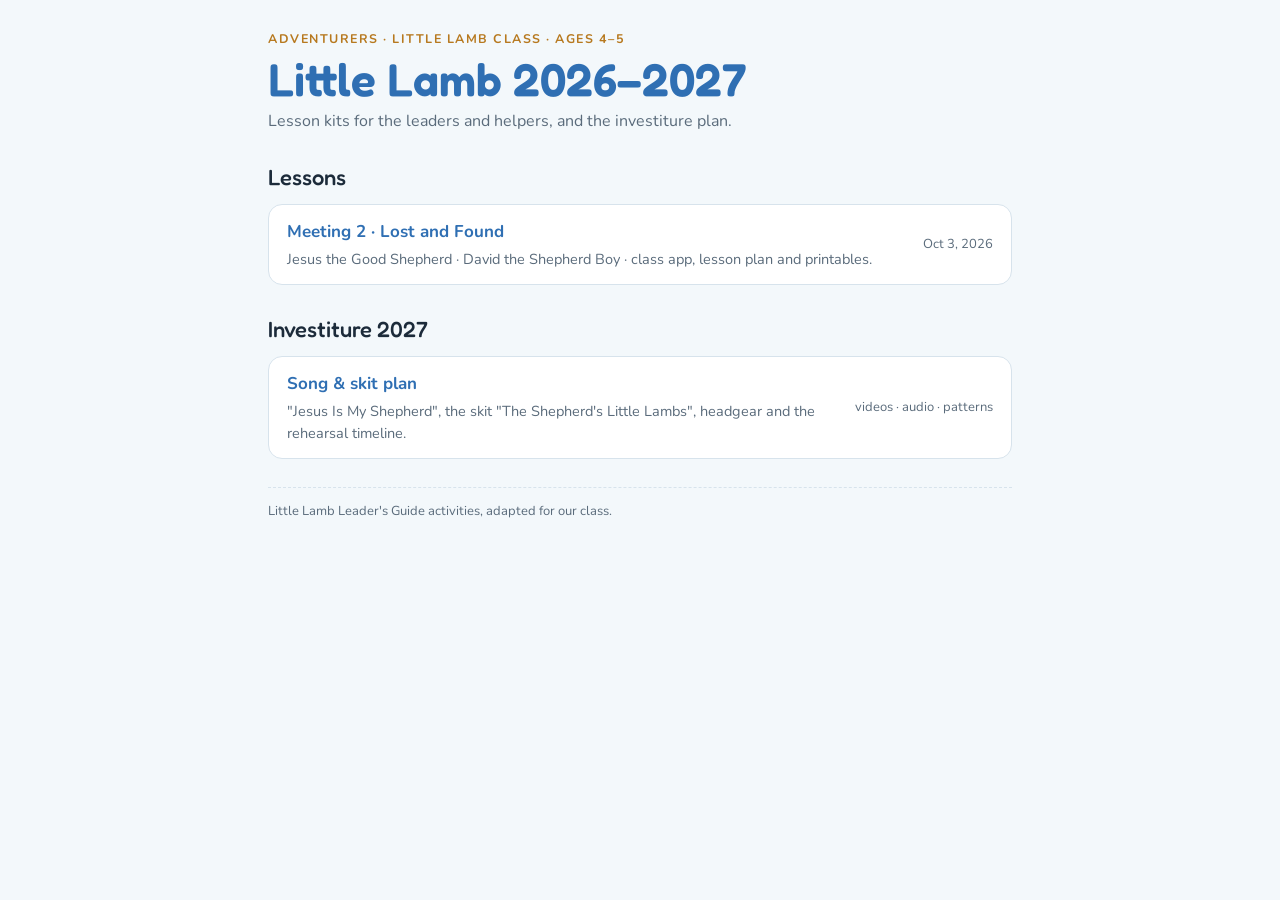
==== index.html @ 6e7b1fc1 "Little Lamb 2026-2027: Meeting 2 kit and investiture plan Co-Authored-By: Claude Opus 5.5 <noreply@a" ====
<!DOCTYPE html>
<html lang="en"><head><meta charset="utf-8"><meta name="viewport" content="width=device-width,initial-scale=1">
<title>Little Lamb 2026–2027</title>
<link rel="stylesheet" href="https://fonts.googleapis.com/css2?family=Fredoka:wght@500;600&family=Nunito:wght@400;600;700&display=swap">
<link rel="stylesheet" href="style.css">
</head><body>
<div class="wrap">
  <header>
    <div class="eyebrow">Adventurers · Little Lamb class · ages 4–5</div>
    <h1>Little Lamb 2026–2027</h1>
    <p class="meta">Lesson kits for the leaders and helpers, and the investiture plan.</p>
  </header>

  <section>
    <h2>Lessons</h2>
    <div class="list">
      <div class="row"><a href="meeting-02/">Meeting 2 · Lost and Found</a><span class="pages">Oct 3, 2026</span>
        <span class="what">Jesus the Good Shepherd · David the Shepherd Boy · class app, lesson plan and printables.</span></div>
    </div>
  </section>

  <section>
    <h2>Investiture 2027</h2>
    <div class="list">
      <div class="row"><a href="investiture/">Song &amp; skit plan</a><span class="pages">videos · audio · patterns</span>
        <span class="what">"Jesus Is My Shepherd", the skit "The Shepherd's Little Lambs", headgear and the rehearsal timeline.</span></div>
    </div>
  </section>

  <footer>Little Lamb Leader's Guide activities, adapted for our class.</footer>
</div>
</body></html>
---- style.css ----
:root {
  --bg:#f3f8fb; --surface:#ffffff; --ink:#1c2b3a; --soft:#5a6b7b; --line:#d7e3ec;
  --sky:#2f6fb3; --meadow:#2f8a5b; --meadow-soft:#e4f3ea; --sun:#b7791f; --sun-soft:#fdf3dd;
}
@media (prefers-color-scheme: dark) {
  :root {
    color-scheme:dark;
    --bg:#0f1a24; --surface:#172532; --ink:#e6eef5; --soft:#9fb1c2; --line:#2a3b4b;
    --sky:#7fb6ee; --meadow:#6fcf9c; --meadow-soft:#16352a; --sun:#f0c060; --sun-soft:#3a2f16;
  }
}
* { box-sizing:border-box; }
body { margin:0; background:var(--bg); color:var(--ink); font-family:Nunito,"Segoe UI",system-ui,sans-serif; font-size:16px; line-height:1.5; }
.wrap { max-width:780px; margin:0 auto; padding-inline:18px; padding-block:30px 56px; display:grid; gap:28px; }
header { display:grid; gap:6px; }
.crumb { font-size:14px; } .crumb a { color:var(--sky); }
.eyebrow { font-size:12.5px; letter-spacing:.12em; text-transform:uppercase; color:var(--sun); font-weight:700; }
h1 { font-family:Fredoka,Nunito,system-ui,sans-serif; font-weight:600; font-size:clamp(32px,7vw,46px); line-height:1.05; margin:0; color:var(--sky); text-wrap:balance; }
.meta { color:var(--soft); margin:0; } .meta b { color:var(--ink); }
h2 { font-family:Fredoka,Nunito,system-ui,sans-serif; font-weight:500; font-size:22px; margin:0 0 10px; }
h3 { font-size:17px; margin:16px 0 6px; }
.hero {
  display:flex; flex-wrap:wrap; gap:14px 20px; align-items:center; justify-content:space-between;
  background:var(--meadow-soft); border:1.5px solid var(--meadow); border-radius:16px; padding:18px 20px;
}
.hero p { margin:4px 0 0; color:var(--soft); max-width:46ch; } .hero h2 { margin:0; color:var(--meadow); }
.btn { display:inline-block; background:var(--meadow); color:var(--surface); text-decoration:none; font-weight:700; padding:12px 22px; border-radius:999px; white-space:nowrap; }
a:focus-visible { outline:3px solid var(--sun); outline-offset:3px; }
.list { background:var(--surface); border:1px solid var(--line); border-radius:14px; overflow:hidden; }
.row { display:grid; grid-template-columns:1fr auto; gap:4px 16px; align-items:center; padding:14px 18px; border-top:1px solid var(--line); }
.row:first-child { border-top:none; }
.row a { color:var(--sky); font-weight:700; text-decoration:none; font-size:17px; } .row a:hover { text-decoration:underline; }
.row .what { color:var(--soft); font-size:14.5px; grid-column:1; }
.row .pages { grid-row:1 / span 2; grid-column:2; font-size:13px; color:var(--soft); white-space:nowrap; }
.flag { display:inline-block; margin-left:6px; font-size:12px; font-weight:700; color:var(--sun); background:var(--sun-soft); border-radius:999px; padding:1px 9px; vertical-align:2px; }
.note { font-size:14px; color:var(--soft); margin:10px 2px 0; }
ol, ul { margin:0; padding-left:22px; display:grid; gap:5px; }
.card { background:var(--surface); border:1px solid var(--line); border-radius:14px; padding:16px 18px; }
video, audio { width:100%; border-radius:12px; display:block; }
video { background:#000; }
.media { display:grid; gap:8px; }
.media .cap { font-size:14px; color:var(--soft); }
.tablewrap { overflow-x:auto; }
table { border-collapse:collapse; width:100%; font-size:15px; background:var(--surface); }
th, td { text-align:left; vertical-align:top; padding:8px 10px; border-bottom:1px solid var(--line); }
th { font-size:12.5px; text-transform:uppercase; letter-spacing:.06em; color:var(--soft); }
.say b { color:var(--sky); }
footer { font-size:13px; color:var(--soft); border-top:1px dashed var(--line); padding-top:14px; }
@media (max-width:480px) { .row { grid-template-columns:1fr; } .row .pages { grid-row:auto; grid-column:1; } }
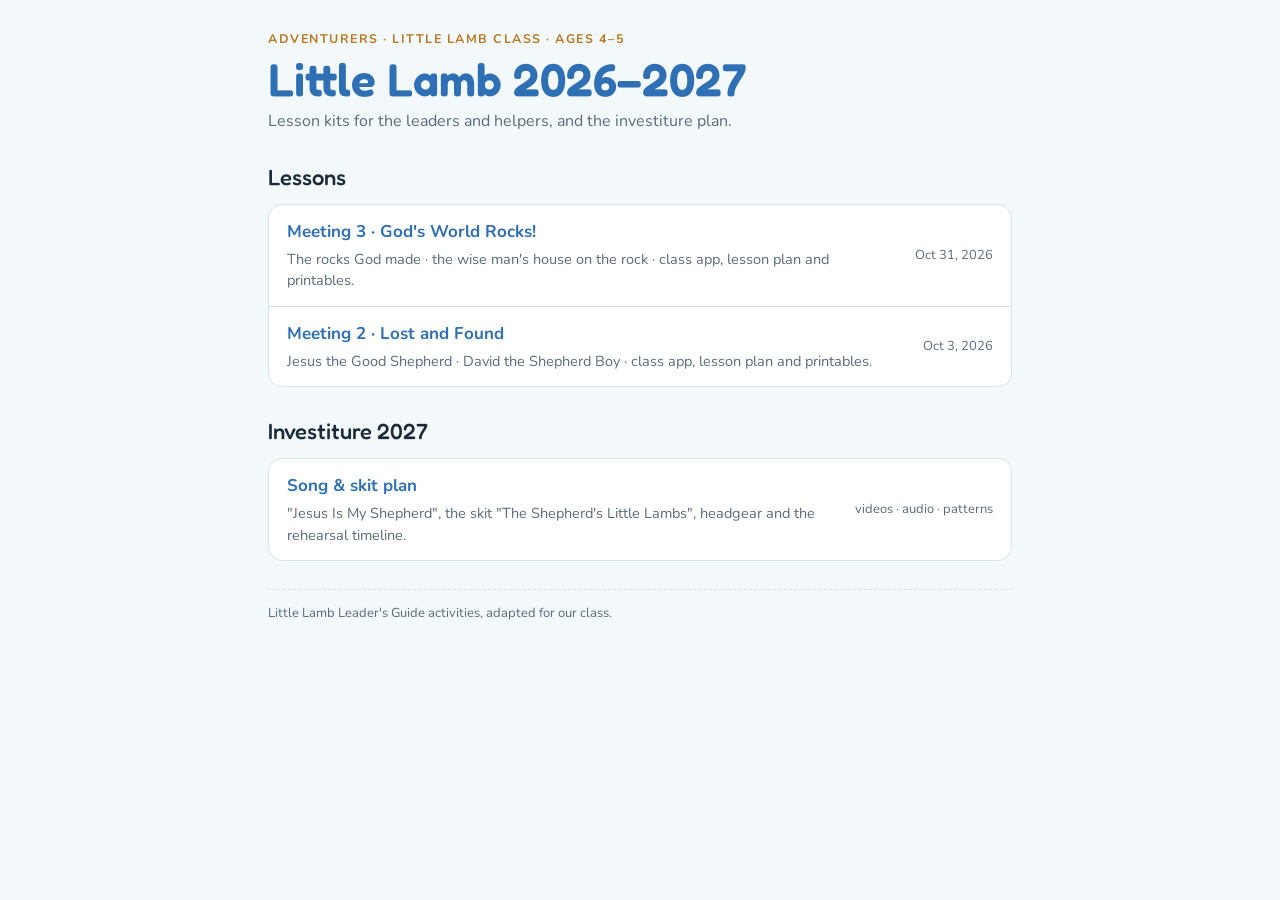
==== commit 1b9e7c23: "Meeting 3: God's World Rocks! lesson kit Co-Authored-By: Claude Opus 5.5 <noreply@anthropic.com>" ====
--- a/index.html
+++ b/index.html
@@ -1,32 +1,34 @@
-<!DOCTYPE html>
-<html lang="en"><head><meta charset="utf-8"><meta name="viewport" content="width=device-width,initial-scale=1">
-<title>Little Lamb 2026–2027</title>
-<link rel="stylesheet" href="https://fonts.googleapis.com/css2?family=Fredoka:wght@500;600&family=Nunito:wght@400;600;700&display=swap">
-<link rel="stylesheet" href="style.css">
-</head><body>
-<div class="wrap">
-  <header>
-    <div class="eyebrow">Adventurers · Little Lamb class · ages 4–5</div>
-    <h1>Little Lamb 2026–2027</h1>
-    <p class="meta">Lesson kits for the leaders and helpers, and the investiture plan.</p>
-  </header>
-
-  <section>
-    <h2>Lessons</h2>
-    <div class="list">
-      <div class="row"><a href="meeting-02/">Meeting 2 · Lost and Found</a><span class="pages">Oct 3, 2026</span>
-        <span class="what">Jesus the Good Shepherd · David the Shepherd Boy · class app, lesson plan and printables.</span></div>
-    </div>
-  </section>
-
-  <section>
-    <h2>Investiture 2027</h2>
-    <div class="list">
-      <div class="row"><a href="investiture/">Song &amp; skit plan</a><span class="pages">videos · audio · patterns</span>
-        <span class="what">"Jesus Is My Shepherd", the skit "The Shepherd's Little Lambs", headgear and the rehearsal timeline.</span></div>
-    </div>
-  </section>
-
-  <footer>Little Lamb Leader's Guide activities, adapted for our class.</footer>
-</div>
-</body></html>
+<!DOCTYPE html>
+<html lang="en"><head><meta charset="utf-8"><meta name="viewport" content="width=device-width,initial-scale=1">
+<title>Little Lamb 2026–2027</title>
+<link rel="stylesheet" href="https://fonts.googleapis.com/css2?family=Fredoka:wght@500;600&family=Nunito:wght@400;600;700&display=swap">
+<link rel="stylesheet" href="style.css">
+</head><body>
+<div class="wrap">
+  <header>
+    <div class="eyebrow">Adventurers · Little Lamb class · ages 4–5</div>
+    <h1>Little Lamb 2026–2027</h1>
+    <p class="meta">Lesson kits for the leaders and helpers, and the investiture plan.</p>
+  </header>
+
+  <section>
+    <h2>Lessons</h2>
+    <div class="list">
+      <div class="row"><a href="meeting-03/">Meeting 3 · God's World Rocks!</a><span class="pages">Oct 31, 2026</span>
+        <span class="what">The rocks God made · the wise man's house on the rock · class app, lesson plan and printables.</span></div>
+      <div class="row"><a href="meeting-02/">Meeting 2 · Lost and Found</a><span class="pages">Oct 3, 2026</span>
+        <span class="what">Jesus the Good Shepherd · David the Shepherd Boy · class app, lesson plan and printables.</span></div>
+    </div>
+  </section>
+
+  <section>
+    <h2>Investiture 2027</h2>
+    <div class="list">
+      <div class="row"><a href="investiture/">Song &amp; skit plan</a><span class="pages">videos · audio · patterns</span>
+        <span class="what">"Jesus Is My Shepherd", the skit "The Shepherd's Little Lambs", headgear and the rehearsal timeline.</span></div>
+    </div>
+  </section>
+
+  <footer>Little Lamb Leader's Guide activities, adapted for our class.</footer>
+</div>
+</body></html>
--- a/style.css
+++ b/style.css
@@ -1,49 +1,54 @@
-:root {
-  --bg:#f3f8fb; --surface:#ffffff; --ink:#1c2b3a; --soft:#5a6b7b; --line:#d7e3ec;
-  --sky:#2f6fb3; --meadow:#2f8a5b; --meadow-soft:#e4f3ea; --sun:#b7791f; --sun-soft:#fdf3dd;
-}
-@media (prefers-color-scheme: dark) {
-  :root {
-    color-scheme:dark;
-    --bg:#0f1a24; --surface:#172532; --ink:#e6eef5; --soft:#9fb1c2; --line:#2a3b4b;
-    --sky:#7fb6ee; --meadow:#6fcf9c; --meadow-soft:#16352a; --sun:#f0c060; --sun-soft:#3a2f16;
-  }
-}
-* { box-sizing:border-box; }
-body { margin:0; background:var(--bg); color:var(--ink); font-family:Nunito,"Segoe UI",system-ui,sans-serif; font-size:16px; line-height:1.5; }
-.wrap { max-width:780px; margin:0 auto; padding-inline:18px; padding-block:30px 56px; display:grid; gap:28px; }
-header { display:grid; gap:6px; }
-.crumb { font-size:14px; } .crumb a { color:var(--sky); }
-.eyebrow { font-size:12.5px; letter-spacing:.12em; text-transform:uppercase; color:var(--sun); font-weight:700; }
-h1 { font-family:Fredoka,Nunito,system-ui,sans-serif; font-weight:600; font-size:clamp(32px,7vw,46px); line-height:1.05; margin:0; color:var(--sky); text-wrap:balance; }
-.meta { color:var(--soft); margin:0; } .meta b { color:var(--ink); }
-h2 { font-family:Fredoka,Nunito,system-ui,sans-serif; font-weight:500; font-size:22px; margin:0 0 10px; }
-h3 { font-size:17px; margin:16px 0 6px; }
-.hero {
-  display:flex; flex-wrap:wrap; gap:14px 20px; align-items:center; justify-content:space-between;
-  background:var(--meadow-soft); border:1.5px solid var(--meadow); border-radius:16px; padding:18px 20px;
-}
-.hero p { margin:4px 0 0; color:var(--soft); max-width:46ch; } .hero h2 { margin:0; color:var(--meadow); }
-.btn { display:inline-block; background:var(--meadow); color:var(--surface); text-decoration:none; font-weight:700; padding:12px 22px; border-radius:999px; white-space:nowrap; }
-a:focus-visible { outline:3px solid var(--sun); outline-offset:3px; }
-.list { background:var(--surface); border:1px solid var(--line); border-radius:14px; overflow:hidden; }
-.row { display:grid; grid-template-columns:1fr auto; gap:4px 16px; align-items:center; padding:14px 18px; border-top:1px solid var(--line); }
-.row:first-child { border-top:none; }
-.row a { color:var(--sky); font-weight:700; text-decoration:none; font-size:17px; } .row a:hover { text-decoration:underline; }
-.row .what { color:var(--soft); font-size:14.5px; grid-column:1; }
-.row .pages { grid-row:1 / span 2; grid-column:2; font-size:13px; color:var(--soft); white-space:nowrap; }
-.flag { display:inline-block; margin-left:6px; font-size:12px; font-weight:700; color:var(--sun); background:var(--sun-soft); border-radius:999px; padding:1px 9px; vertical-align:2px; }
-.note { font-size:14px; color:var(--soft); margin:10px 2px 0; }
-ol, ul { margin:0; padding-left:22px; display:grid; gap:5px; }
-.card { background:var(--surface); border:1px solid var(--line); border-radius:14px; padding:16px 18px; }
-video, audio { width:100%; border-radius:12px; display:block; }
-video { background:#000; }
-.media { display:grid; gap:8px; }
-.media .cap { font-size:14px; color:var(--soft); }
-.tablewrap { overflow-x:auto; }
-table { border-collapse:collapse; width:100%; font-size:15px; background:var(--surface); }
-th, td { text-align:left; vertical-align:top; padding:8px 10px; border-bottom:1px solid var(--line); }
-th { font-size:12.5px; text-transform:uppercase; letter-spacing:.06em; color:var(--soft); }
-.say b { color:var(--sky); }
-footer { font-size:13px; color:var(--soft); border-top:1px dashed var(--line); padding-top:14px; }
-@media (max-width:480px) { .row { grid-template-columns:1fr; } .row .pages { grid-row:auto; grid-column:1; } }
+:root {
+  --bg:#f3f8fb; --surface:#ffffff; --ink:#1c2b3a; --soft:#5a6b7b; --line:#d7e3ec;
+  --sky:#2f6fb3; --meadow:#2f8a5b; --meadow-soft:#e4f3ea; --sun:#b7791f; --sun-soft:#fdf3dd;
+}
+@media (prefers-color-scheme: dark) {
+  :root {
+    color-scheme:dark;
+    --bg:#0f1a24; --surface:#172532; --ink:#e6eef5; --soft:#9fb1c2; --line:#2a3b4b;
+    --sky:#7fb6ee; --meadow:#6fcf9c; --meadow-soft:#16352a; --sun:#f0c060; --sun-soft:#3a2f16;
+  }
+}
+* { box-sizing:border-box; }
+body { margin:0; background:var(--bg); color:var(--ink); font-family:Nunito,"Segoe UI",system-ui,sans-serif; font-size:16px; line-height:1.5; }
+.wrap { max-width:780px; margin:0 auto; padding-inline:18px; padding-block:30px 56px; display:grid; gap:28px; }
+header { display:grid; gap:6px; }
+.crumb { font-size:14px; } .crumb a { color:var(--sky); }
+.eyebrow { font-size:12.5px; letter-spacing:.12em; text-transform:uppercase; color:var(--sun); font-weight:700; }
+h1 { font-family:Fredoka,Nunito,system-ui,sans-serif; font-weight:600; font-size:clamp(32px,7vw,46px); line-height:1.05; margin:0; color:var(--sky); text-wrap:balance; }
+.meta { color:var(--soft); margin:0; } .meta b { color:var(--ink); }
+h2 { font-family:Fredoka,Nunito,system-ui,sans-serif; font-weight:500; font-size:22px; margin:0 0 10px; }
+h3 { font-size:17px; margin:16px 0 6px; }
+.hero {
+  display:flex; flex-wrap:wrap; gap:14px 20px; align-items:center; justify-content:space-between;
+  background:var(--meadow-soft); border:1.5px solid var(--meadow); border-radius:16px; padding:18px 20px;
+}
+.hero p { margin:4px 0 0; color:var(--soft); max-width:46ch; } .hero h2 { margin:0; color:var(--meadow); }
+.btn { display:inline-block; background:var(--meadow); color:var(--surface); text-decoration:none; font-weight:700; padding:12px 22px; border-radius:999px; white-space:nowrap; }
+a:focus-visible { outline:3px solid var(--sun); outline-offset:3px; }
+.list { background:var(--surface); border:1px solid var(--line); border-radius:14px; overflow:hidden; }
+.row { display:grid; grid-template-columns:1fr auto; gap:4px 16px; align-items:center; padding:14px 18px; border-top:1px solid var(--line); }
+.row:first-child { border-top:none; }
+.row a { color:var(--sky); font-weight:700; text-decoration:none; font-size:17px; } .row a:hover { text-decoration:underline; }
+.row .what { color:var(--soft); font-size:14.5px; grid-column:1; }
+.row .pages { grid-row:1 / span 2; grid-column:2; font-size:13px; color:var(--soft); white-space:nowrap; }
+.flag { display:inline-block; margin-left:6px; font-size:12px; font-weight:700; color:var(--sun); background:var(--sun-soft); border-radius:999px; padding:1px 9px; vertical-align:2px; }
+.note { font-size:14px; color:var(--soft); margin:10px 2px 0; }
+ol, ul { margin:0; padding-left:22px; display:grid; gap:5px; }
+.card { background:var(--surface); border:1px solid var(--line); border-radius:14px; padding:16px 18px; }
+video, audio { width:100%; border-radius:12px; display:block; }
+video { background:#000; }
+.media { display:grid; gap:8px; }
+.media .cap { font-size:14px; color:var(--soft); }
+.tablewrap { overflow-x:auto; }
+table { border-collapse:collapse; width:100%; font-size:15px; background:var(--surface); }
+th, td { text-align:left; vertical-align:top; padding:8px 10px; border-bottom:1px solid var(--line); }
+th { font-size:12.5px; text-transform:uppercase; letter-spacing:.06em; color:var(--soft); }
+.say b { color:var(--sky); }
+footer { font-size:13px; color:var(--soft); border-top:1px dashed var(--line); padding-top:14px; }
+@media (max-width:480px) { .row { grid-template-columns:1fr; } .row .pages { grid-row:auto; grid-column:1; } }
+.actions { display:grid; grid-template-columns:repeat(auto-fill, minmax(165px, 1fr)); gap:12px; }
+.actions figure { margin:0; background:var(--surface); border:1px solid var(--line); border-radius:14px; padding:10px 10px 12px; text-align:center; }
+.actions img { width:100%; max-width:200px; height:auto; display:block; margin:0 auto; background:#f8fbff; border-radius:10px; }
+.actions figcaption { display:grid; gap:4px; font-size:14.5px; margin-top:6px; }
+.actions figcaption span { color:var(--meadow); font-weight:700; font-size:14px; }
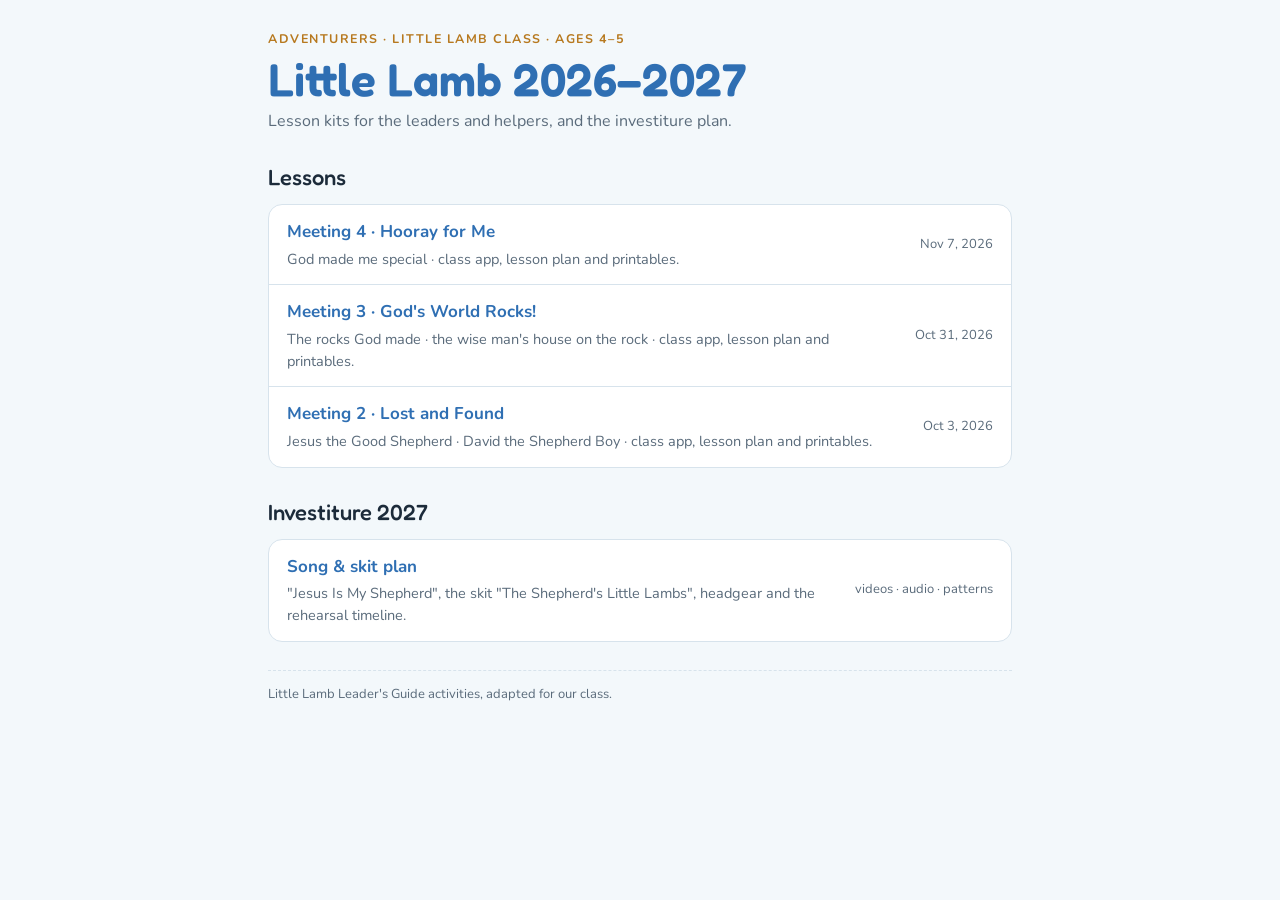
==== commit 7c6e8ebf: "Meeting 4: Hooray for Me lesson kit Co-Authored-By: Claude Opus 5.5 <noreply@anthropic.com>" ====
--- a/index.html
+++ b/index.html
@@ -14,6 +14,8 @@
   <section>
     <h2>Lessons</h2>
     <div class="list">
+      <div class="row"><a href="meeting-04/">Meeting 4 · Hooray for Me</a><span class="pages">Nov 7, 2026</span>
+        <span class="what">God made me special · class app, lesson plan and printables.</span></div>
       <div class="row"><a href="meeting-03/">Meeting 3 · God's World Rocks!</a><span class="pages">Oct 31, 2026</span>
         <span class="what">The rocks God made · the wise man's house on the rock · class app, lesson plan and printables.</span></div>
       <div class="row"><a href="meeting-02/">Meeting 2 · Lost and Found</a><span class="pages">Oct 3, 2026</span>
